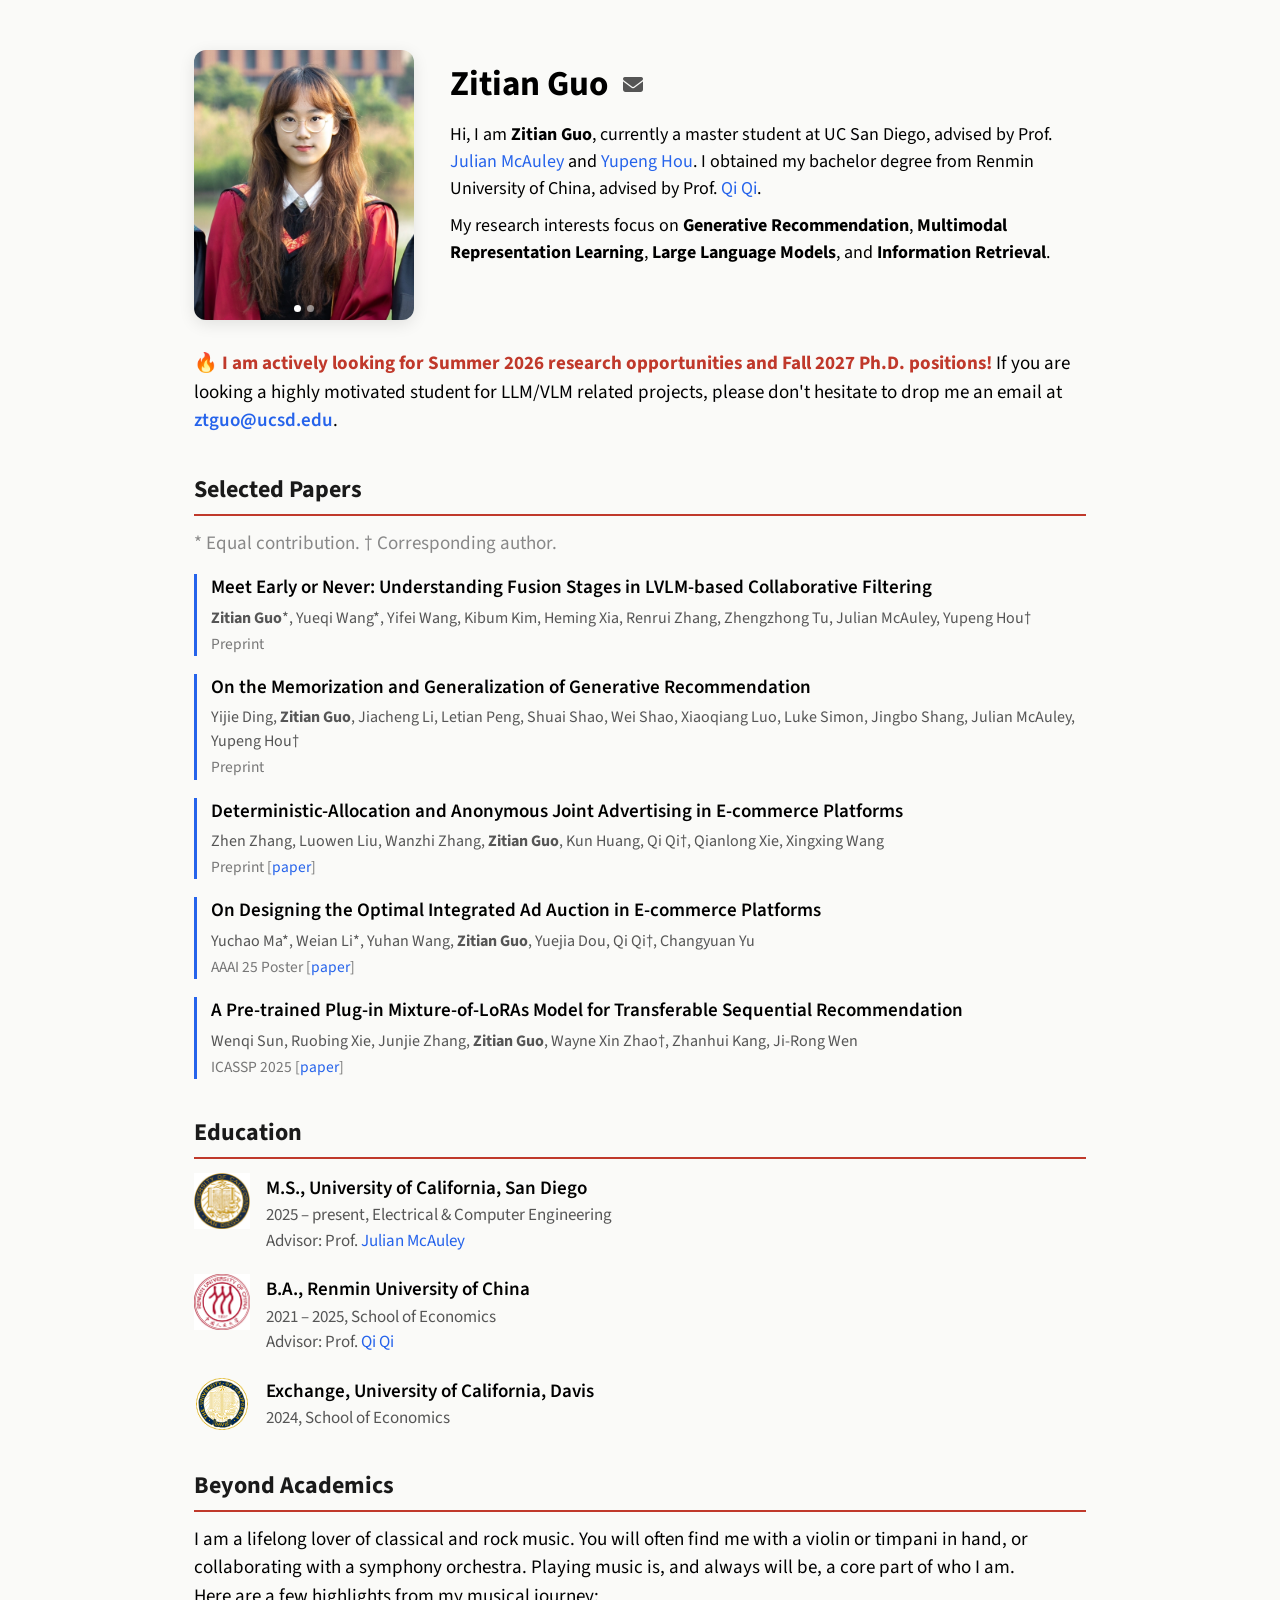
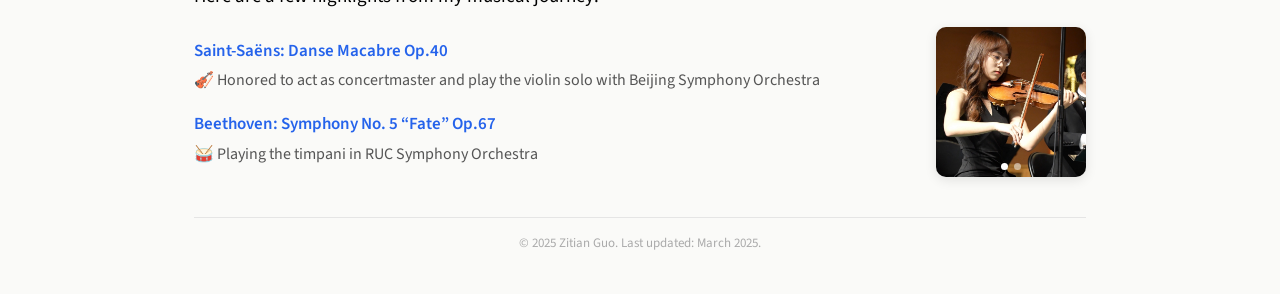
==== index.html @ 3ae10369 "feat: personal homepage" ====
<!DOCTYPE html>
<html lang="en">
<head>
  <meta charset="UTF-8">
  <meta name="viewport" content="width=device-width, initial-scale=1.0">

  <!-- ====== 页面标题（浏览器标签栏显示的文字） ====== -->
  <title>Zitian Guo</title>

  <!-- ====== 样式文件 ====== -->
  <!-- 自定义样式，所有布局/颜色/字号都在这里改 -->
  <link rel="stylesheet" href="style.css">

  <!-- Google Fonts: Source Sans 3（正文字体） -->
  <!-- 如果想换字体，去 https://fonts.google.com 挑一个，替换下面这三行 -->
  <link rel="preconnect" href="https://fonts.googleapis.com">
  <link rel="preconnect" href="https://fonts.gstatic.com" crossorigin>
  <link href="https://fonts.googleapis.com/css2?family=Source+Sans+3:ital,wght@0,300;0,400;0,600;0,700;1,400&display=swap" rel="stylesheet">

  <!-- Font Awesome 图标库（用于邮件信封图标等） -->
  <!-- 图标查找：https://fontawesome.com/icons  用法：<i class="fas fa-xxx"></i> -->
  <link rel="stylesheet" href="https://cdnjs.cloudflare.com/ajax/libs/font-awesome/6.5.1/css/all.min.css">
</head>
<body>

<!-- ====== 整个页面的容器，宽度在 style.css 的 .container 里改 ====== -->
<div class="container">

  <!-- ============================================================
       第一部分：顶部区域（左边头像轮播 + 右边名字和自我介绍）
       ============================================================ -->
  <header class="bio-section">

    <!-- 左侧：头像轮播图 -->
    <!-- 要换照片：替换 1.jpg / 2.jpg 文件，或者改下面的 src -->
    <!-- 要加更多照片：复制一行 <img>，并在 carousel-dots 里多加一个 <span class="dot"> -->
    <div class="bio-photo">
      <div class="carousel">
        <div class="carousel-inner">
          <img src="1.jpg" alt="Zitian Guo" class="carousel-img active"> <!-- 第1张（默认显示） -->
          <img src="2.jpg" alt="Zitian Guo" class="carousel-img">        <!-- 第2张 -->
        </div>
        <button class="carousel-btn prev" aria-label="Previous photo">&#8249;</button> <!-- 左箭头 -->
        <button class="carousel-btn next" aria-label="Next photo">&#8250;</button>     <!-- 右箭头 -->
        <div class="carousel-dots">
          <span class="dot active"></span> <!-- 第1个圆点（对应第1张） -->
          <span class="dot"></span>        <!-- 第2个圆点（对应第2张） -->
        </div>
      </div>
    </div>

    <!-- 右侧：名字 + 邮件图标 + 自我介绍 -->
    <div class="bio-text">
      <!-- 名字 + 邮件图标 -->
      <!-- 改邮箱：修改 mailto: 后面的地址和 title 属性 -->
      <!-- 加更多图标：复制 <a> 标签，换 href 和 fa-xxx 图标名 -->
      <!-- 常用图标：fa-graduation-cap（学术帽）、fa-github（GitHub）、fa-google-scholar（需用 ai class） -->
      <h1>Zitian Guo <a href="mailto:zig005@ucsd.edu" class="email-icon" title="zig005@ucsd.edu"><i class="fas fa-envelope"></i></a></h1>

      <!-- 自我介绍第一段 -->
      <!-- 链接格式：<a href="网址" target="_blank">显示文字</a> -->
      <!-- target="_blank" 表示在新标签页打开 -->
      <p class="bio-intro">
        Hi, I am <strong>Zitian Guo</strong>, currently a master student at UC San Diego, advised by Prof. <a href="https://cseweb.ucsd.edu/~jmcauley/" target="_blank">Julian McAuley</a> and <a href="https://yupenghou.com/" target="_blank">Yupeng Hou</a>. I obtained my bachelor degree from Renmin University of China, advised by Prof. <a href="https://gsai.ruc.edu.cn/english/qiqi" target="_blank">Qi Qi</a>.
      </p>

      <!-- 研究兴趣（独立一段） -->
      <!-- <strong> 标签 = 加粗 -->
      <p class="bio-intro">
        My research interests focus on <strong>Generative Recommendation</strong>, <strong>Multimodal Representation Learning</strong>, <strong>Large Language Models</strong>, and <strong>Information Retrieval</strong>.
      </p>
    </div>
  </header>

  <!-- ============================================================
       第二部分：招生声明（红色 + 黑色混排）
       ============================================================ -->
  <!-- hiring-red = 红色加粗部分，hiring-black = 黑色正常部分 -->
  <section class="about">
    <p class="hiring-notice">
      🔥 <span class="hiring-red">I am actively looking for Summer 2026 research opportunities and Fall 2027 Ph.D. positions!</span> <span class="hiring-black">If you are looking a highly motivated student for LLM/VLM related projects, please don't hesitate to drop me an email at <a href="mailto:ztguo@ucsd.edu">ztguo@ucsd.edu</a>.</span>
    </p>
  </section>

  <!-- ============================================================
       第三部分：论文列表
       ============================================================ -->
  <section class="section">
    <h2>Selected Papers</h2>
    <p class="paper-note">* Equal contribution. &dagger; Corresponding author.</p>

    <div class="paper-list">

      <!-- ====== 论文模板 ======
           复制整个 <div class="paper-item">...</div> 来添加新论文
           - paper-title: 论文标题
           - paper-authors: 作者列表，<strong> 包裹自己的名字来加粗
           - paper-venue: 会议/期刊名 + [<a href="链接">paper</a>] 或 [<a href="链接">pdf</a>]
           - &dagger; = † 符号（对应作者标记）
      -->

      <div class="paper-item">
        <div class="paper-title">Meet Early or Never: Understanding Fusion Stages in LVLM-based Collaborative Filtering</div>
        <div class="paper-authors"><strong>Zitian Guo</strong>*, Yueqi Wang*, Yifei Wang, Kibum Kim, Heming Xia, Renrui Zhang, Zhengzhong Tu, Julian McAuley, Yupeng Hou&dagger;</div>
        <div class="paper-venue">Preprint</div> <!-- 有链接后改成: Preprint [<a href="链接" target="_blank">pdf</a>] -->
      </div>

      <div class="paper-item">
        <div class="paper-title">On the Memorization and Generalization of Generative Recommendation</div>
        <div class="paper-authors">Yijie Ding, <strong>Zitian Guo</strong>, Jiacheng Li, Letian Peng, Shuai Shao, Wei Shao, Xiaoqiang Luo, Luke Simon, Jingbo Shang, Julian McAuley, Yupeng Hou&dagger;</div>
        <div class="paper-venue">Preprint</div> <!-- 有链接后改成: Preprint [<a href="链接" target="_blank">pdf</a>] -->
      </div>

      <div class="paper-item">
        <div class="paper-title">Deterministic-Allocation and Anonymous Joint Advertising in E-commerce Platforms</div>
        <div class="paper-authors">Zhen Zhang, Luowen Liu, Wanzhi Zhang, <strong>Zitian Guo</strong>, Kun Huang, Qi Qi&dagger;, Qianlong Xie, Xingxing Wang</div>
        <div class="paper-venue">Preprint [<a href="https://arxiv.org/html/2506.02435v1" target="_blank">paper</a>]</div>
      </div>

      <div class="paper-item">
        <div class="paper-title">On Designing the Optimal Integrated Ad Auction in E-commerce Platforms</div>
        <div class="paper-authors">Yuchao Ma*, Weian Li*, Yuhan Wang, <strong>Zitian Guo</strong>, Yuejia Dou, Qi Qi&dagger;, Changyuan Yu</div>
        <div class="paper-venue">AAAI 25 Poster [<a href="https://ojs.aaai.org/index.php/AAAI/article/view/33347" target="_blank">paper</a>]</div>
      </div>

      <div class="paper-item">
        <div class="paper-title">A Pre-trained Plug-in Mixture-of-LoRAs Model for Transferable Sequential Recommendation</div>
        <div class="paper-authors">Wenqi Sun, Ruobing Xie, Junjie Zhang, <strong>Zitian Guo</strong>, Wayne Xin Zhao&dagger;, Zhanhui Kang, Ji-Rong Wen</div>
        <div class="paper-venue">ICASSP 2025 [<a href="https://ieeexplore.ieee.org/document/10890119" target="_blank">paper</a>]</div>
      </div>

      <!-- 添加新论文：复制上面任意一个 paper-item 块，修改标题/作者/链接即可 -->

    </div>
  </section>

  <!-- ============================================================
       第四部分：教育经历
       ============================================================ -->
  <section class="section">
    <h2>Education</h2>

    <div class="edu-list">

      <!-- ====== 教育经历模板 ======
           复制整个 <div class="edu-item">...</div> 来添加新学校
           - edu-logo: 校徽图片（放在 homepage/ 目录下，支持 png/svg/jpg）
           - edu-degree: 学位 + 学校名
           - edu-detail: 年份、专业、导师等细节
      -->

      <div class="edu-item">
        <div class="edu-logo">
          <img src="ucsd.png" alt="UCSD">
        </div>
        <div class="edu-info">
          <div class="edu-degree">M.S., University of California, San Diego</div>
          <div class="edu-detail">2025 &ndash; present, Electrical &amp; Computer Engineering</div>
          <div class="edu-detail">Advisor: Prof. <a href="https://cseweb.ucsd.edu/~jmcauley/" target="_blank">Julian McAuley</a></div>
        </div>
      </div>

      <div class="edu-item">
        <div class="edu-logo">
          <img src="ruc.png" alt="RUC">
        </div>
        <div class="edu-info">
          <div class="edu-degree">B.A., Renmin University of China</div>
          <div class="edu-detail">2021 &ndash; 2025, School of Economics</div>
          <div class="edu-detail">Advisor: Prof. <a href="https://gsai.ruc.edu.cn/english/qiqi" target="_blank">Qi Qi</a></div>
        </div>
      </div>

      <div class="edu-item">
        <div class="edu-logo">
          <img src="ucdavis.svg" alt="UC Davis">
        </div>
        <div class="edu-info">
          <div class="edu-degree">Exchange, University of California, Davis</div>
          <div class="edu-detail">2024, School of Economics</div>
        </div>
      </div>

    </div>
  </section>

  <!-- ============================================================
       第五部分：Beyond Academics（音乐经历）
       ============================================================ -->
  <section class="section">
    <h2>Beyond Academics</h2>
    <p>
      I am a lifelong lover of classical and rock music. You will often find me with a violin or timpani in hand, or collaborating with a symphony orchestra. Playing music is, and always will be, a core part of who I am.
    </p>
    <p>Here are a few highlights from my musical journey:</p>

    <!-- 左边文字 + 右边图片轮播 的并排布局 -->
    <div class="music-row">

      <!-- 左侧：两条音乐经历的文字描述 -->
      <div class="music-texts">
        <!-- 第一条：小提琴 -->
        <div class="music-entry">
          <div class="music-title">
            <!-- 曲目名链接到视频 -->
            <a href="https://www.youtube.com/watch?v=mFWMxM7rdgo" target="_blank">Saint-Sa&euml;ns: Danse Macabre Op.40</a>
          </div>
          <div class="music-desc">🎻 Honored to act as concertmaster and play the violin solo with Beijing Symphony Orchestra</div>
        </div>
        <!-- 第二条：定音鼓 -->
        <div class="music-entry">
          <div class="music-title">
            <a href="https://b23.tv/6bsMjBH" target="_blank">Beethoven: Symphony No. 5 &ldquo;Fate&rdquo; Op.67</a>
          </div>
          <div class="music-desc">🥁 Playing the timpani in RUC Symphony Orchestra</div>
        </div>
      </div>

      <!-- 右侧：演出照片轮播 -->
      <!-- 图片点击跳转到对应视频链接 -->
      <!-- 添加更多图片：加 <a><img class="music-slide"></a> + 一个 <span class="music-dot"> -->
      <div class="music-carousel">
        <div class="music-carousel-inner">
          <a href="https://www.youtube.com/watch?v=mFWMxM7rdgo" target="_blank"><img src="3.jpg" alt="Violin performance" class="music-slide active"></a>
          <a href="https://b23.tv/6bsMjBH" target="_blank"><img src="4.jpg" alt="Timpani performance" class="music-slide"></a>
        </div>
        <button class="music-carousel-btn music-prev" aria-label="Previous">&#8249;</button>
        <button class="music-carousel-btn music-next" aria-label="Next">&#8250;</button>
        <div class="music-carousel-dots">
          <span class="music-dot active"></span>
          <span class="music-dot"></span>
        </div>
      </div>

    </div>
  </section>

  <!-- ============================================================
       页脚
       ============================================================ -->
  <footer>
    <p>&copy; 2025 Zitian Guo. Last updated: March 2025.</p>
  </footer>

</div>

<!-- ============================================================
     JavaScript：轮播交互逻辑
     ============================================================ -->
<script>
  // ====== 头像轮播（手动翻页，不自动） ======
  const imgs = document.querySelectorAll('.carousel-img');
  const dots = document.querySelectorAll('.dot');
  let current = 0;

  function showSlide(idx) {
    imgs[current].classList.remove('active');
    dots[current].classList.remove('active');
    current = (idx + imgs.length) % imgs.length;
    imgs[current].classList.add('active');
    dots[current].classList.add('active');
  }

  // 左右箭头点击
  document.querySelector('.carousel-btn.prev').addEventListener('click', () => showSlide(current - 1));
  document.querySelector('.carousel-btn.next').addEventListener('click', () => showSlide(current + 1));
  // 底部圆点点击
  dots.forEach((dot, i) => dot.addEventListener('click', () => showSlide(i)));

  // ====== 音乐照片轮播（6秒自动翻页） ======
  const mSlides = document.querySelectorAll('.music-slide');
  const mLinks = document.querySelectorAll('.music-carousel-inner > a');
  const mDots = document.querySelectorAll('.music-dot');
  let mCur = 0;

  function showMusicSlide(idx) {
    mSlides[mCur].classList.remove('active');
    mLinks[mCur].style.zIndex = 0;
    mDots[mCur].classList.remove('active');
    mCur = (idx + mSlides.length) % mSlides.length;
    mSlides[mCur].classList.add('active');
    mLinks[mCur].style.zIndex = 1;
    mDots[mCur].classList.add('active');
  }

  // 左右箭头点击
  document.querySelector('.music-prev').addEventListener('click', () => showMusicSlide(mCur - 1));
  document.querySelector('.music-next').addEventListener('click', () => showMusicSlide(mCur + 1));
  // 底部圆点点击
  mDots.forEach((d, i) => d.addEventListener('click', () => showMusicSlide(i)));
  // 每6秒自动翻页（不想自动翻：删掉下面这行）
  setInterval(() => showMusicSlide(mCur + 1), 6000);
</script>

</body>
</html>
---- style.css ----
/* ================================================================
   全局基础样式
   ================================================================ */

/* 清除所有元素的默认边距和内边距，统一盒模型 */
* {
  margin: 0;
  padding: 0;
  box-sizing: border-box; /* 让 width/height 包含 padding 和 border */
}

body {
  /* 字体优先级：Source Sans 3 > Segoe UI > 系统无衬线字体 */
  /* 换字体：改这里，同时改 index.html 里的 Google Fonts 链接 */
  font-family: 'Source Sans 3', 'Segoe UI', sans-serif;

  color: #000;           /* 全局文字颜色（深灰），改成 #000 就是纯黑 */
  background: #fafaf8;   /* 页面背景色（微暖白），改成 #fff 就是纯白 */
  line-height: 1.5;      /* 行高（1.5 = 字号的 1.5 倍），越大行间距越宽 */
  font-size: 19px;       /* ★ 全局基础字号，改这一个值就能整体放大/缩小 */
}

/* 全局链接样式 */
a {
  color: #2563eb;        /* 链接颜色（蓝色），改这里影响所有链接 */
  text-decoration: none; /* 去掉默认下划线 */
}
a:hover {
  text-decoration: underline; /* 鼠标悬停时显示下划线 */
}

/* ================================================================
   页面容器（控制整体宽度和居中）
   ================================================================ */
.container {
  max-width: 940px;          /* ★ 页面最大宽度，想更宽改大这个值（如 1080px） */
  margin: 0 auto;            /* 水平居中 */
  padding: 50px 24px 40px;   /* 上50 左右24 下40 的内边距 */
}

/* ================================================================
   第一部分：顶部区域（头像 + 名字 + 简介）
   ================================================================ */

/* 整个顶部区域：左右并排布局 */
.bio-section {
  display: flex;             /* 弹性布局（左右排列） */
  gap: 36px;                 /* 头像和文字之间的间距 */
  align-items: flex-start;   /* 顶部对齐 */
  margin-bottom: 30px;       /* 和下方内容的间距 */
}

/* 头像容器 */
.bio-photo {
  flex-shrink: 0;            /* 不允许被压缩 */
  width: 220px;              /* ★ 头像区域宽度，和下面 .carousel 的 width 保持一致 */
}

/* ── 头像轮播 ── */

/* 轮播外框 */
.carousel {
  position: relative;        /* 为内部绝对定位元素（箭头、圆点）提供参考 */
  width: 220px;              /* ★ 轮播宽度 */
  height: 270px;             /* ★ 轮播高度，调大/小改变照片显示区域 */
  border-radius: 12px;       /* 圆角大小，0 = 直角，50% = 圆形 */
  overflow: hidden;          /* 超出部分隐藏（裁切图片） */
  box-shadow: 0 4px 16px rgba(0,0,0,0.10); /* 阴影：x偏移 y偏移 模糊半径 颜色 */
}

.carousel-inner {
  position: relative;
  width: 100%;
  height: 100%;
}

/* 轮播中的每张图片 */
.carousel-img {
  position: absolute;        /* 所有图片叠在一起 */
  top: 0;
  left: 0;
  width: 100%;
  height: 100%;
  object-fit: cover;         /* 保持比例填满容器，多余部分裁切 */
  opacity: 0;                /* 默认透明（隐藏） */
  transition: opacity 0.6s ease; /* 淡入淡出动画，0.6s = 动画时长 */
}

/* 当前显示的图片 */
.carousel-img.active {
  opacity: 1;                /* 完全显示 */
}

/* 左右箭头按钮 */
.carousel-btn {
  position: absolute;
  top: 50%;
  transform: translateY(-50%); /* 垂直居中 */
  background: rgba(255,255,255,0.7); /* 半透明白色背景 */
  border: none;
  font-size: 22px;           /* 箭头符号大小 */
  width: 30px;
  height: 30px;
  border-radius: 50%;        /* 圆形按钮 */
  cursor: pointer;
  color: #555;
  display: flex;
  align-items: center;
  justify-content: center;
  opacity: 0;                /* 默认隐藏 */
  transition: opacity 0.3s;
}

/* 鼠标悬停在轮播上时才显示箭头 */
.carousel:hover .carousel-btn {
  opacity: 1;
}

.carousel-btn.prev { left: 6px; }   /* 左箭头位置 */
.carousel-btn.next { right: 6px; }  /* 右箭头位置 */

/* 底部圆点指示器容器 */
.carousel-dots {
  position: absolute;
  bottom: 8px;               /* 距底部的距离 */
  width: 100%;
  display: flex;
  justify-content: center;
  gap: 6px;                  /* 圆点之间的间距 */
}

/* 单个圆点 */
.dot {
  width: 7px;                /* 圆点大小 */
  height: 7px;
  border-radius: 50%;
  background: rgba(255,255,255,0.5); /* 半透明白（未选中） */
  cursor: pointer;
  transition: background 0.3s;
}

/* 当前选中的圆点 */
.dot.active {
  background: #fff;          /* 纯白（选中） */
}

/* ── 右侧文字区域 ── */

.bio-text {
  padding-top: 8px;          /* 文字区域顶部微调，和头像顶部对齐 */
}

/* 名字 */
.bio-text h1 {
  font-size: 35px;           /* ★ 名字字号 */
  font-weight: 700;          /* 加粗程度：400=正常 600=半粗 700=粗 */
  margin-bottom: 6px;
  color: #000;            /* 近黑色 */
}

/* 名字旁边的邮件图标 */
.email-icon {
  font-size: 20px;           /* 图标大小 */
  color: #555;               /* 默认灰色 */
  text-decoration: none;
  vertical-align: middle;    /* 和文字垂直居中对齐 */
  margin-left: 8px;          /* 和名字的间距 */
}

.email-icon:hover {
  color: #2563eb;            /* 悬停变蓝 */
  text-decoration: none;
}

/* 自我介绍段落 */
.bio-intro {
  margin-top: 10px;
  margin-bottom: 4px;
  font-size: 18px;           /* ★ 介绍文字字号 */
  color: #000;
  line-height: 1.5;
}

/* ================================================================
   第二部分：招生声明
   ================================================================ */

.about {
  margin-bottom: 36px;       /* 和下方 Papers 区域的间距 */
}

.about p {
  margin-bottom: 12px;
}

.hiring-notice {
  font-size: 19px;           /* 招生声明字号 */
}

/* 🔥 红色加粗部分（"I am actively looking..."） */
.hiring-red {
  color: #c0392b;            /* ★ 红色，可以换成其他颜色如 #e74c3c */
  font-weight: 700;
}

/* 后半句黑色正常字重 */
.hiring-black {
  color: #000;
  font-weight: 400;
}

/* 招生声明中的链接 */
.hiring-notice a {
  color: #2563eb;            /* 蓝色链接 */
  font-weight: 600;
}

/* ================================================================
   通用 Section 样式（Papers / Education / Beyond Academics 共用）
   ================================================================ */

.section {
  margin-bottom: 36px;       /* 每个 section 之间的间距 */
}

/* Section 标题（如 "Selected Papers"、"Education"） */
.section h2 {
  font-size: 24px;           /* ★ section 标题字号 */
  font-weight: 700;
  color: #1a1a1a;
  margin-bottom: 14px;
  padding-bottom: 6px;
  border-bottom: 2px solid #c0392b; /* ★ 标题下划线颜色（红色），改颜色改这里 */
}

/* ================================================================
   第三部分：论文列表
   ================================================================ */

/* "* Equal contribution" 那行小字 */
.paper-note {
  font-size: 19px;
  color: #888;               /* 灰色 */
  margin-bottom: 16px;
}

/* 论文列表容器 */
.paper-list {
  display: flex;
  flex-direction: column;    /* 纵向排列 */
  gap: 18px;                 /* 论文之间的间距 */
}

/* 单篇论文 */
.paper-item {
  padding-left: 14px;        /* 左侧内边距（文字和蓝线的距离） */
  border-left: 3px solid #2563eb; /* ★ 左侧蓝色竖线，改颜色/粗细改这里 */
}

/* 论文标题 */
.paper-title {
  font-weight: 600;
  font-size: 19px;           /* ★ 论文标题字号 */
  color: #000;
  margin-bottom: 3px;
}

/* 作者列表 */
.paper-authors {
  font-size: 16px;           /* ★ 作者字号 */
  color: #555;
  margin-bottom: 3px;
}

/* 会议/期刊名 + 链接 */
.paper-venue {
  font-size: 15.5px;
  color: #777;
}

.paper-venue a {
  color: #2563eb;
}

/* ================================================================
   第四部分：教育经历
   ================================================================ */

/* 教育经历列表容器 */
.edu-list {
  display: flex;
  flex-direction: column;
  gap: 20px;                 /* 每所学校之间的间距 */
}

/* 单个学校（左校徽 + 右文字） */
.edu-item {
  display: flex;
  align-items: flex-start;   /* 顶部对齐 */
  gap: 16px;                 /* 校徽和文字的间距 */
}

/* 校徽容器 */
.edu-logo {
  flex-shrink: 0;            /* 不压缩 */
  width: 56px;               /* ★ 校徽显示尺寸，改大/小这里 */
  height: 56px;
  display: flex;
  align-items: center;
  justify-content: center;
}

/* 校徽图片 */
.edu-logo img {
  max-width: 56px;           /* 和容器保持一致 */
  max-height: 56px;
  object-fit: contain;       /* 保持比例，不裁切 */
}

.edu-info {
  padding-top: 2px;
}

/* 学位 + 学校名 */
.edu-degree {
  font-weight: 600;
  font-size: 19px;           /* ★ 学校名字号 */
  color: #000;
}

/* 年份、专业、导师 */
.edu-detail {
  font-size: 17px;           /* ★ 详情字号 */
  color: #555;
}

/* ================================================================
   第五部分：Beyond Academics（音乐经历）
   布局：左侧文字 | 右侧图片轮播
   ================================================================ */

/* 左右并排容器 */
.music-row {
  display: flex;
  align-items: stretch;      /* 左右等高 */
  gap: 24px;                 /* 文字和图片的间距 */
  margin-top: 16px;
}

/* 左侧文字区 */
.music-texts {
  flex: 1;                   /* 占据剩余所有宽度 */
  display: flex;
  flex-direction: column;
  justify-content: center;   /* 垂直居中 */
  gap: 20px;                 /* 两条经历之间的间距 */
}

/* 曲目标题 */
.music-title {
  font-weight: 600;
  font-size: 17px;
  margin-bottom: 4px;
}

.music-title a {
  color: #2563eb;
}

/* 描述文字 */
.music-desc {
  font-size: 16px;
  color: #555;
}

/* ── 右侧：演出照片轮播 ── */

/* 轮播外框 */
.music-carousel {
  flex-shrink: 0;            /* 不被压缩 */
  position: relative;
  width: 150px;              /* ★ 图片轮播宽度 */
  height: 150px;             /* ★ 图片轮播高度 */
  border-radius: 10px;
  overflow: hidden;
  box-shadow: 0 3px 12px rgba(0,0,0,0.10);
}

.music-carousel-inner {
  position: relative;
  width: 100%;
  height: 100%;
}

/* 图片外层的 <a> 链接（让图片可点击跳转） */
.music-carousel-inner > a {
  position: absolute;
  top: 0;
  left: 0;
  width: 100%;
  height: 100%;
  display: block;
}

/* 轮播中的每张图片（和头像轮播逻辑相同） */
.music-slide {
  position: relative;
  top: 0;
  left: 0;
  width: 100%;
  height: 100%;
  object-fit: cover;
  opacity: 0;
  transition: opacity 0.6s ease;
}

.music-slide.active {
  opacity: 1;
}

/* 左右箭头（和头像轮播样式一致，只是尺寸略小） */
.music-carousel-btn {
  position: absolute;
  top: 50%;
  transform: translateY(-50%);
  background: rgba(255,255,255,0.7);
  border: none;
  font-size: 20px;
  width: 28px;
  height: 28px;
  border-radius: 50%;
  cursor: pointer;
  color: #555;
  display: flex;
  align-items: center;
  justify-content: center;
  opacity: 0;
  transition: opacity 0.3s;
}

.music-carousel:hover .music-carousel-btn {
  opacity: 1;
}

.music-prev { left: 5px; }
.music-next { right: 5px; }

/* 底部圆点 */
.music-carousel-dots {
  position: absolute;
  bottom: 7px;
  width: 100%;
  display: flex;
  justify-content: center;
  gap: 6px;
}

.music-dot {
  width: 7px;
  height: 7px;
  border-radius: 50%;
  background: rgba(255,255,255,0.5);
  cursor: pointer;
  transition: background 0.3s;
}

.music-dot.active {
  background: #fff;
}

/* ================================================================
   页脚
   ================================================================ */
footer {
  margin-top: 40px;
  padding-top: 16px;
  border-top: 1px solid #e5e5e5; /* 顶部细分割线 */
  text-align: center;
  font-size: 13px;
  color: #aaa;
}

/* ================================================================
   响应式布局（手机端适配）
   当屏幕宽度 ≤ 640px 时生效
   ================================================================ */
@media (max-width: 640px) {
  /* 头像和文字改为上下排列 */
  .bio-section {
    flex-direction: column;
    align-items: center;
    text-align: center;
  }
  .bio-photo {
    width: 180px;
  }
  .carousel {
    width: 180px;
    height: 220px;
  }
  /* 音乐区域也改为上下排列 */
  .music-row {
    flex-direction: column;
  }
  .music-carousel {
    width: 100%;
    height: 220px;
  }
}
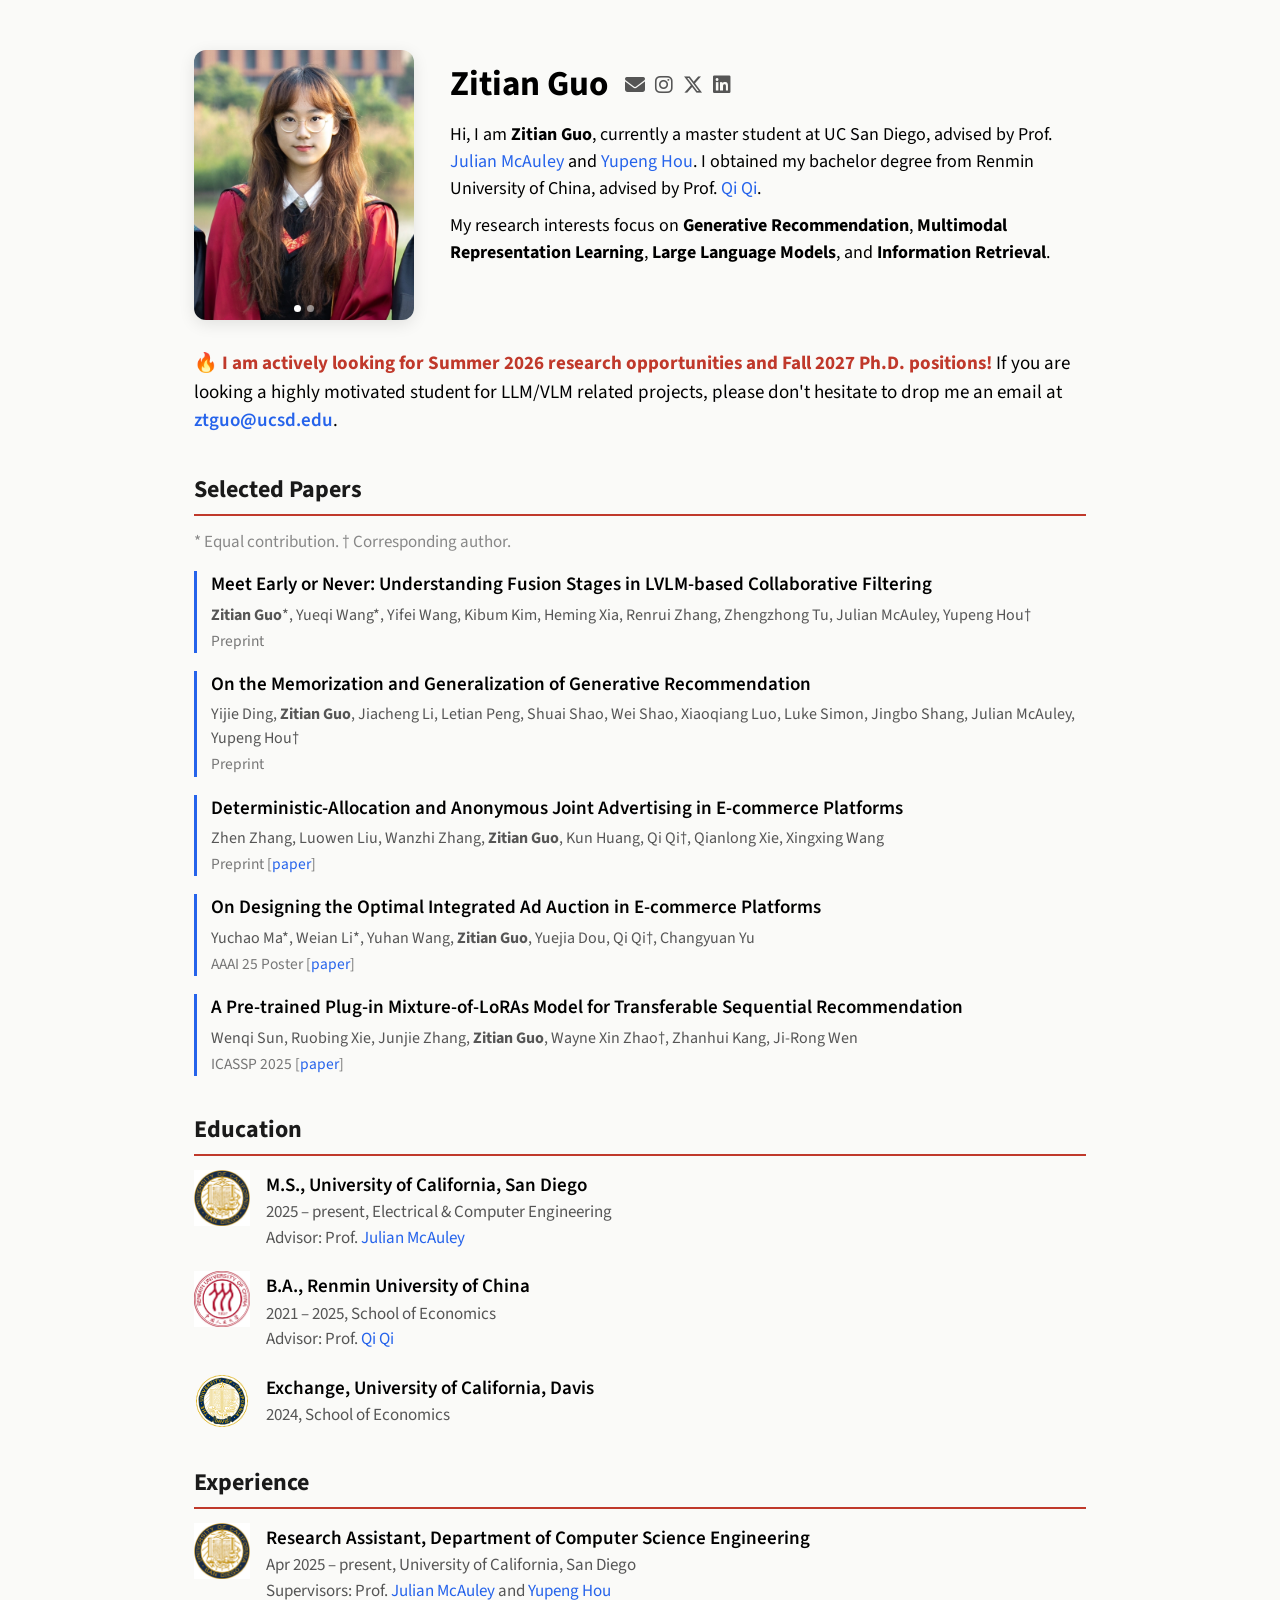
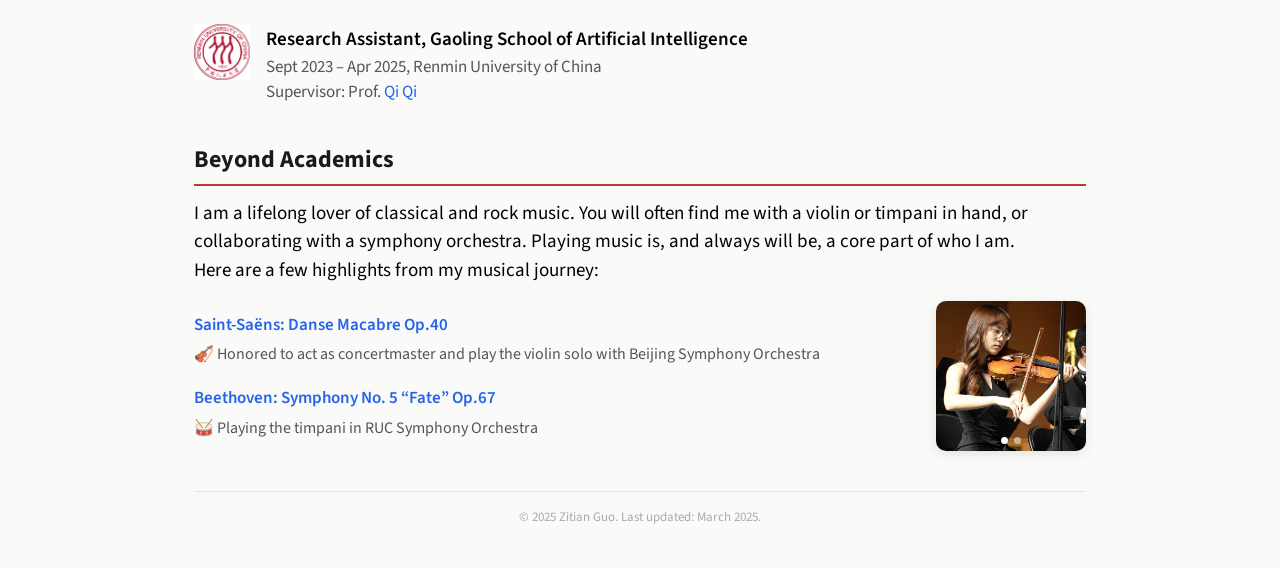
==== commit 38bae467: "feat: add social icons and research experience section - Add Instagram, X (Twitter), LinkedIn icons " ====
--- a/index.html
+++ b/index.html
@@ -55,7 +55,7 @@
       <!-- 改邮箱：修改 mailto: 后面的地址和 title 属性 -->
       <!-- 加更多图标：复制 <a> 标签，换 href 和 fa-xxx 图标名 -->
       <!-- 常用图标：fa-graduation-cap（学术帽）、fa-github（GitHub）、fa-google-scholar（需用 ai class） -->
-      <h1>Zitian Guo <a href="mailto:zig005@ucsd.edu" class="email-icon" title="zig005@ucsd.edu"><i class="fas fa-envelope"></i></a></h1>
+      <h1>Zitian Guo <a href="mailto:zig005@ucsd.edu" class="email-icon" title="zig005@ucsd.edu"><i class="fas fa-envelope"></i></a><a href="https://www.instagram.com/amyyy_guo715?igsh=NTc4MTIwNjQ2YQ%3D%3D&utm_source=qr" class="email-icon" title="Instagram" target="_blank"><i class="fa-brands fa-instagram"></i></a><a href="https://x.com/ztguo18088?s=21" class="email-icon" title="X (Twitter)" target="_blank"><i class="fa-brands fa-x-twitter"></i></a><a href="https://www.linkedin.com/in/zitian-amy-guo-b991463b1?utm_source=share_via&utm_content=profile&utm_medium=member_ios" class="email-icon" title="LinkedIn" target="_blank"><i class="fa-brands fa-linkedin"></i></a></h1>
 
       <!-- 自我介绍第一段 -->
       <!-- 链接格式：<a href="网址" target="_blank">显示文字</a> -->
@@ -178,6 +178,39 @@
         <div class="edu-info">
           <div class="edu-degree">Exchange, University of California, Davis</div>
           <div class="edu-detail">2024, School of Economics</div>
+        </div>
+      </div>
+
+    </div>
+  </section>
+
+  <!-- ============================================================
+       第四.5部分：科研经历
+       ============================================================ -->
+  <section class="section">
+    <h2>Experience</h2>
+
+    <div class="edu-list">
+
+      <div class="edu-item">
+        <div class="edu-logo">
+          <img src="ucsd.png" alt="UCSD">
+        </div>
+        <div class="edu-info">
+          <div class="edu-degree">Research Assistant, Department of Computer Science Engineering</div>
+          <div class="edu-detail">Apr 2025 &ndash; present, University of California, San Diego</div>
+          <div class="edu-detail">Supervisors: Prof. <a href="https://cseweb.ucsd.edu/~jmcauley/" target="_blank">Julian McAuley</a> and <a href="https://yupenghou.com/" target="_blank">Yupeng Hou</a></div>
+        </div>
+      </div>
+
+      <div class="edu-item">
+        <div class="edu-logo">
+          <img src="ruc.png" alt="RUC">
+        </div>
+        <div class="edu-info">
+          <div class="edu-degree">Research Assistant, Gaoling School of Artificial Intelligence</div>
+          <div class="edu-detail">Sept 2023 &ndash; Apr 2025, Renmin University of China</div>
+          <div class="edu-detail">Supervisor: Prof. <a href="https://gsai.ruc.edu.cn/english/qiqi" target="_blank">Qi Qi</a></div>
         </div>
       </div>
 
--- a/style.css
+++ b/style.css
@@ -158,13 +158,13 @@
   color: #000;            /* 近黑色 */
 }
 
-/* 名字旁边的邮件图标 */
+/* 名字旁边的社交图标 */
 .email-icon {
   font-size: 20px;           /* 图标大小 */
   color: #555;               /* 默认灰色 */
   text-decoration: none;
   vertical-align: middle;    /* 和文字垂直居中对齐 */
-  margin-left: 8px;          /* 和名字的间距 */
+  margin-left: 10px;         /* 图标之间的间距 */
 }
 
 .email-icon:hover {
@@ -239,7 +239,7 @@
 
 /* "* Equal contribution" 那行小字 */
 .paper-note {
-  font-size: 19px;
+  font-size: 17px;
   color: #888;               /* 灰色 */
   margin-bottom: 16px;
 }
